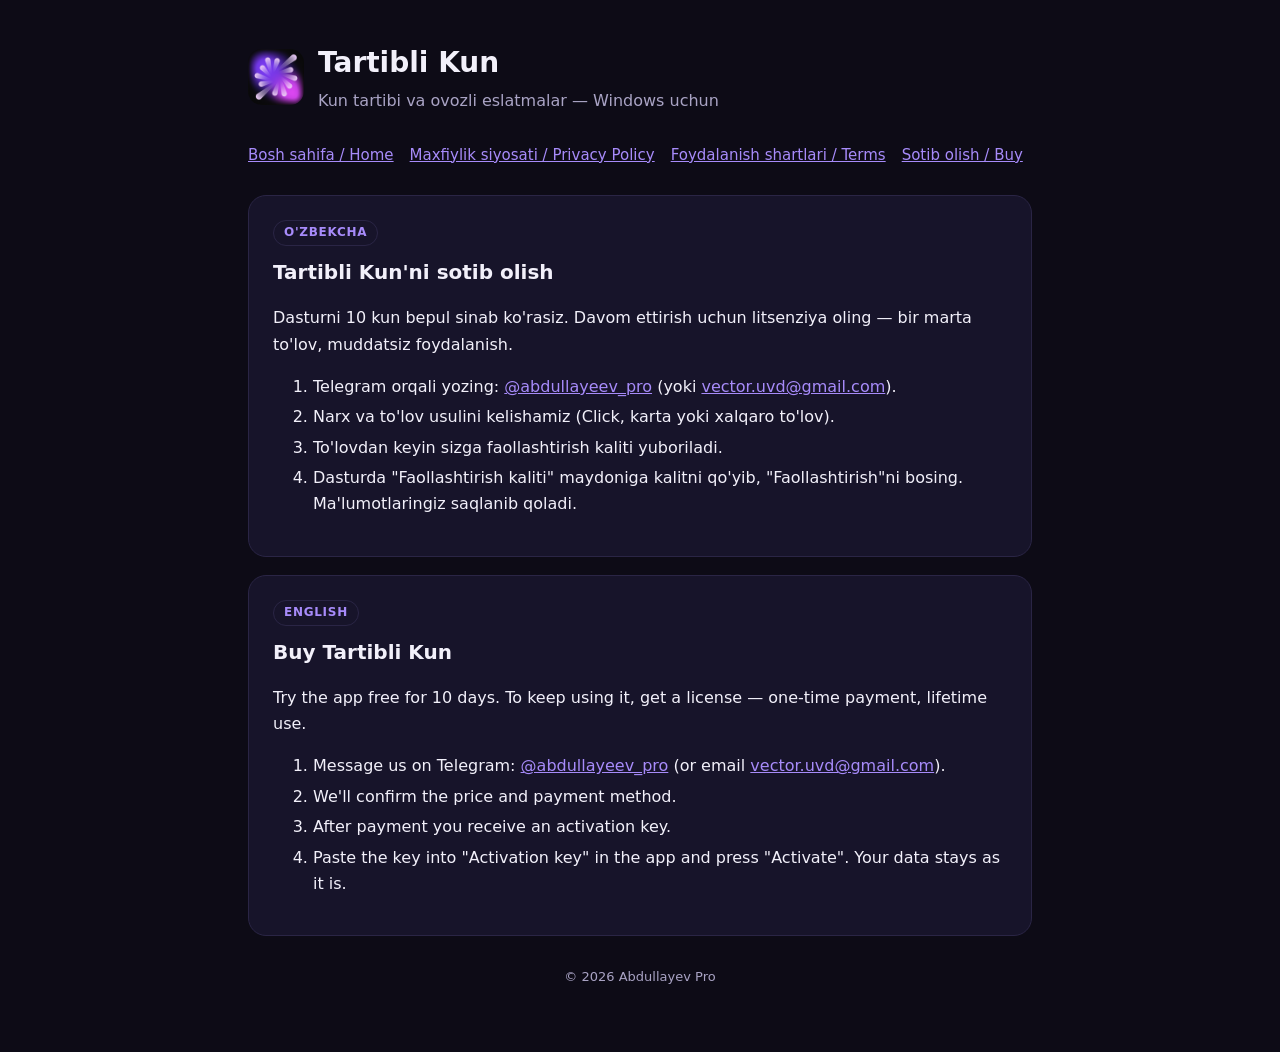
==== buy.html @ 51b82bf0 "Add files via upload" ====
<!doctype html>
<html lang="uz">
<head>
<meta charset="utf-8">
<meta name="viewport" content="width=device-width, initial-scale=1">
<title>Sotib olish — Tartibli Kun</title>
<meta name="description" content="Tartibli Kun — Windows uchun kun tartibi, ovozli eslatmalar va meditatsiya dasturi.">
<link rel="stylesheet" href="style.css">
</head>
<body>
<div class="wrap">
  <header>
    <img src="logo.png" alt="Tartibli Kun">
    <div><h1>Tartibli Kun</h1><p>Kun tartibi va ovozli eslatmalar — Windows uchun</p></div>
  </header>
  <nav><a href="index.html">Bosh sahifa / Home</a><a href="privacy.html">Maxfiylik siyosati / Privacy Policy</a><a href="terms.html">Foydalanish shartlari / Terms</a><a href="buy.html">Sotib olish / Buy</a></nav>

  <div class="card">
    <span class="lang">O'ZBEKCHA</span>
    <h2>Tartibli Kun'ni sotib olish</h2>
    <p>Dasturni 10 kun bepul sinab ko'rasiz. Davom ettirish uchun litsenziya oling — bir marta to'lov, muddatsiz foydalanish.</p>
    <ol>
      <li>Telegram orqali yozing: <a href="https://t.me/abdullayeev_pro">@abdullayeev_pro</a> (yoki <a href="mailto:vector.uvd@gmail.com">vector.uvd@gmail.com</a>).</li>
      <li>Narx va to'lov usulini kelishamiz (Click, karta yoki xalqaro to'lov).</li>
      <li>To'lovdan keyin sizga faollashtirish kaliti yuboriladi.</li>
      <li>Dasturda "Faollashtirish kaliti" maydoniga kalitni qo'yib, "Faollashtirish"ni bosing. Ma'lumotlaringiz saqlanib qoladi.</li>
    </ol>
  </div>

  <div class="card">
    <span class="lang">ENGLISH</span>
    <h2>Buy Tartibli Kun</h2>
    <p>Try the app free for 10 days. To keep using it, get a license — one-time payment, lifetime use.</p>
    <ol>
      <li>Message us on Telegram: <a href="https://t.me/abdullayeev_pro">@abdullayeev_pro</a> (or email <a href="mailto:vector.uvd@gmail.com">vector.uvd@gmail.com</a>).</li>
      <li>We'll confirm the price and payment method.</li>
      <li>After payment you receive an activation key.</li>
      <li>Paste the key into "Activation key" in the app and press "Activate". Your data stays as it is.</li>
    </ol>
  </div>

  <footer>© 2026 Abdullayev Pro</footer>
</div>
</body>
</html>
---- style.css ----
:root{--bg:#0d0b16;--card:#17142a;--text:#f2f0fa;--muted:#a9a3c4;--accent:#a78bfa;--line:#2a2545}
*{box-sizing:border-box}
body{margin:0;background:var(--bg);color:var(--text);font:16px/1.65 "Segoe UI",system-ui,-apple-system,Roboto,sans-serif}
a{color:var(--accent)}
.wrap{max-width:820px;margin:0 auto;padding:40px 18px 64px}
header{display:flex;align-items:center;gap:14px;margin-bottom:28px}
header img{width:56px;height:56px;border-radius:14px}
header h1{margin:0;font-size:28px}
header p{margin:2px 0 0;color:var(--muted)}
nav{display:flex;gap:16px;flex-wrap:wrap;margin:0 0 28px;font-size:15px}
.card{background:var(--card);border:1px solid var(--line);border-radius:18px;padding:22px 24px;margin:0 0 18px}
h2{font-size:20px;margin:0 0 10px}
h3{font-size:16px;margin:18px 0 6px}
ul{padding-left:20px;margin:6px 0}
li{margin:4px 0}
.muted{color:var(--muted);font-size:14px}
.lang{display:inline-block;font-size:12px;font-weight:600;letter-spacing:.06em;color:var(--accent);border:1px solid var(--line);border-radius:999px;padding:2px 10px;margin-bottom:10px}
footer{color:var(--muted);font-size:13px;margin-top:30px;text-align:center}
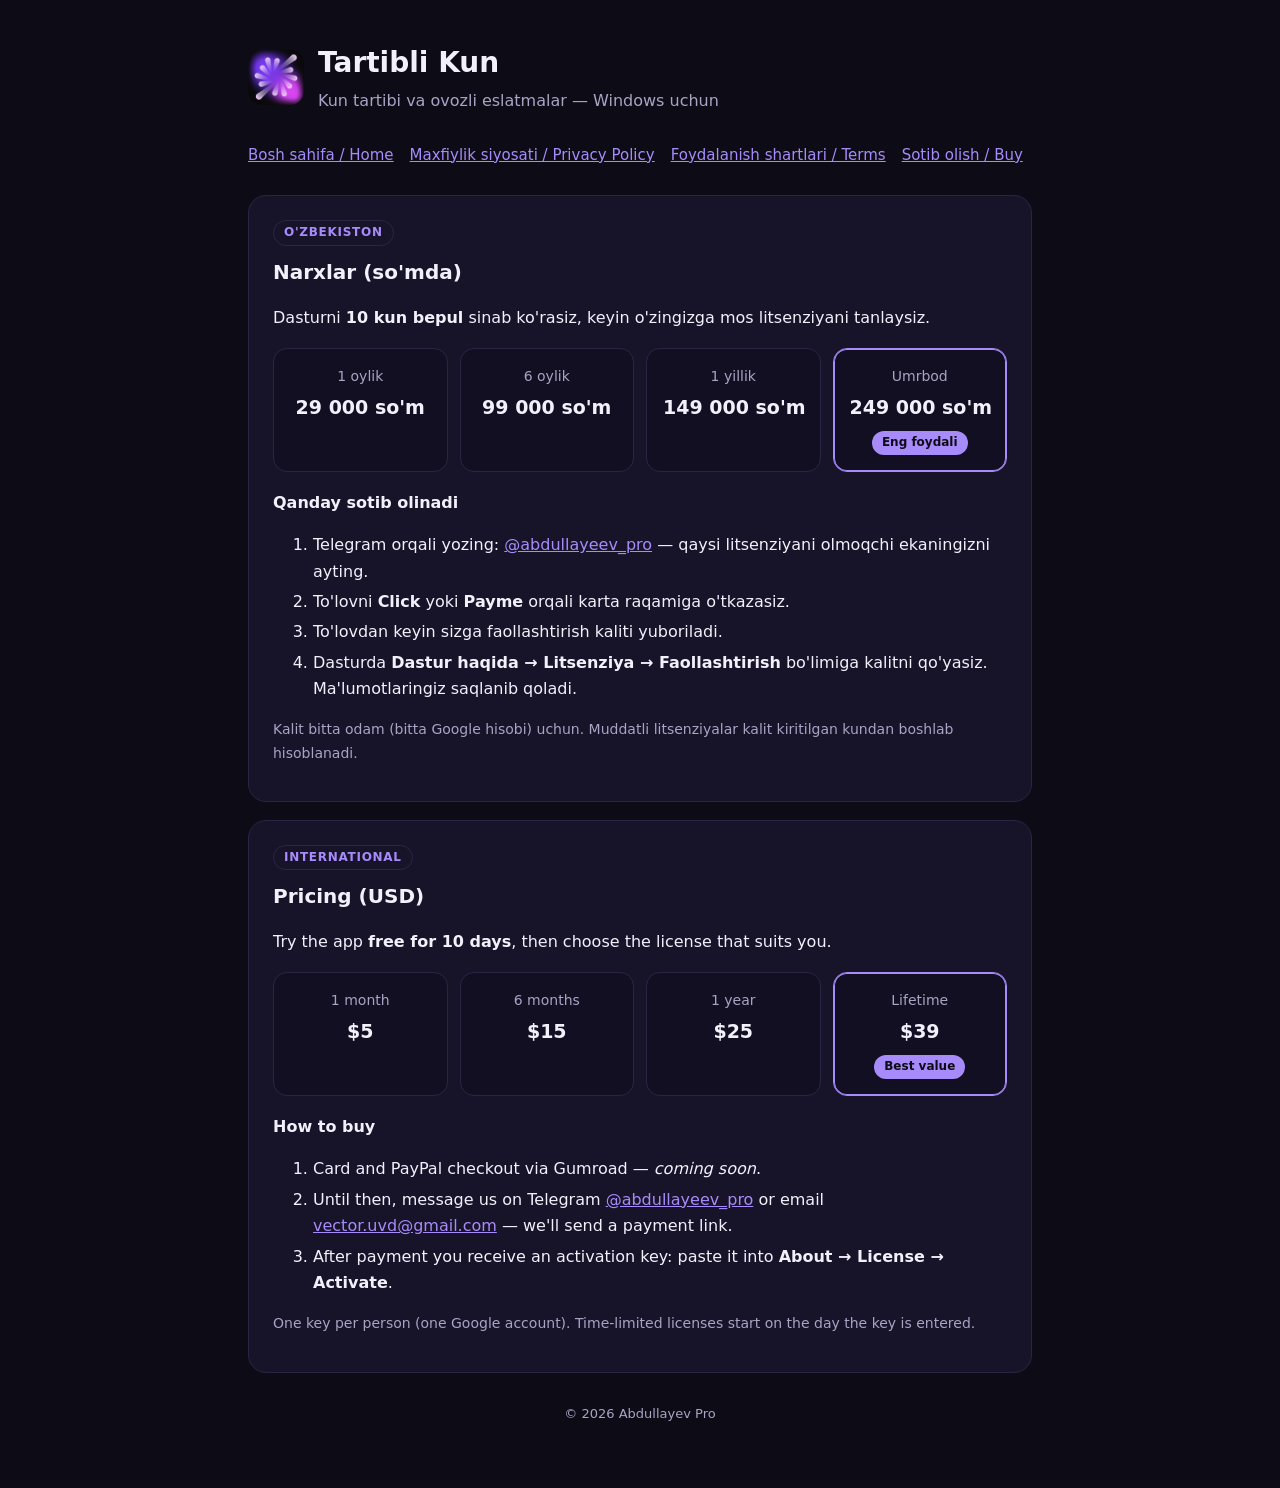
==== commit 674fcddc: "Add files via upload" ====
--- a/buy.html
+++ b/buy.html
@@ -16,27 +16,42 @@
   <nav><a href="index.html">Bosh sahifa / Home</a><a href="privacy.html">Maxfiylik siyosati / Privacy Policy</a><a href="terms.html">Foydalanish shartlari / Terms</a><a href="buy.html">Sotib olish / Buy</a></nav>
 
   <div class="card">
-    <span class="lang">O'ZBEKCHA</span>
-    <h2>Tartibli Kun'ni sotib olish</h2>
-    <p>Dasturni 10 kun bepul sinab ko'rasiz. Davom ettirish uchun litsenziya oling — bir marta to'lov, muddatsiz foydalanish.</p>
+    <span class="lang">O'ZBEKISTON</span>
+    <h2>Narxlar (so'mda)</h2>
+    <p>Dasturni <b>10 kun bepul</b> sinab ko'rasiz, keyin o'zingizga mos litsenziyani tanlaysiz.</p>
+    <div class="plans">
+      <div class="plan"><div class="pn">1 oylik</div><div class="pp">29 000 so'm</div></div>
+      <div class="plan"><div class="pn">6 oylik</div><div class="pp">99 000 so'm</div></div>
+      <div class="plan"><div class="pn">1 yillik</div><div class="pp">149 000 so'm</div></div>
+      <div class="plan best"><div class="pn">Umrbod</div><div class="pp">249 000 so'm</div><div class="tag">Eng foydali</div></div>
+    </div>
+    <h3>Qanday sotib olinadi</h3>
     <ol>
-      <li>Telegram orqali yozing: <a href="https://t.me/abdullayeev_pro">@abdullayeev_pro</a> (yoki <a href="mailto:vector.uvd@gmail.com">vector.uvd@gmail.com</a>).</li>
-      <li>Narx va to'lov usulini kelishamiz (Click, karta yoki xalqaro to'lov).</li>
+      <li>Telegram orqali yozing: <a href="https://t.me/abdullayeev_pro">@abdullayeev_pro</a> — qaysi litsenziyani olmoqchi ekaningizni ayting.</li>
+      <li>To'lovni <b>Click</b> yoki <b>Payme</b> orqali karta raqamiga o'tkazasiz.</li>
       <li>To'lovdan keyin sizga faollashtirish kaliti yuboriladi.</li>
-      <li>Dasturda "Faollashtirish kaliti" maydoniga kalitni qo'yib, "Faollashtirish"ni bosing. Ma'lumotlaringiz saqlanib qoladi.</li>
+      <li>Dasturda <b>Dastur haqida → Litsenziya → Faollashtirish</b> bo'limiga kalitni qo'yasiz. Ma'lumotlaringiz saqlanib qoladi.</li>
     </ol>
+    <p class="muted">Kalit bitta odam (bitta Google hisobi) uchun. Muddatli litsenziyalar kalit kiritilgan kundan boshlab hisoblanadi.</p>
   </div>
 
   <div class="card">
-    <span class="lang">ENGLISH</span>
-    <h2>Buy Tartibli Kun</h2>
-    <p>Try the app free for 10 days. To keep using it, get a license — one-time payment, lifetime use.</p>
+    <span class="lang">INTERNATIONAL</span>
+    <h2>Pricing (USD)</h2>
+    <p>Try the app <b>free for 10 days</b>, then choose the license that suits you.</p>
+    <div class="plans">
+      <div class="plan"><div class="pn">1 month</div><div class="pp">$5</div></div>
+      <div class="plan"><div class="pn">6 months</div><div class="pp">$15</div></div>
+      <div class="plan"><div class="pn">1 year</div><div class="pp">$25</div></div>
+      <div class="plan best"><div class="pn">Lifetime</div><div class="pp">$39</div><div class="tag">Best value</div></div>
+    </div>
+    <h3>How to buy</h3>
     <ol>
-      <li>Message us on Telegram: <a href="https://t.me/abdullayeev_pro">@abdullayeev_pro</a> (or email <a href="mailto:vector.uvd@gmail.com">vector.uvd@gmail.com</a>).</li>
-      <li>We'll confirm the price and payment method.</li>
-      <li>After payment you receive an activation key.</li>
-      <li>Paste the key into "Activation key" in the app and press "Activate". Your data stays as it is.</li>
+      <li>Card and PayPal checkout via Gumroad — <i>coming soon</i>.</li>
+      <li>Until then, message us on Telegram <a href="https://t.me/abdullayeev_pro">@abdullayeev_pro</a> or email <a href="mailto:vector.uvd@gmail.com">vector.uvd@gmail.com</a> — we'll send a payment link.</li>
+      <li>After payment you receive an activation key: paste it into <b>About → License → Activate</b>.</li>
     </ol>
+    <p class="muted">One key per person (one Google account). Time-limited licenses start on the day the key is entered.</p>
   </div>
 
   <footer>© 2026 Abdullayev Pro</footer>
--- a/style.css
+++ b/style.css
@@ -16,3 +16,9 @@
 .muted{color:var(--muted);font-size:14px}
 .lang{display:inline-block;font-size:12px;font-weight:600;letter-spacing:.06em;color:var(--accent);border:1px solid var(--line);border-radius:999px;padding:2px 10px;margin-bottom:10px}
 footer{color:var(--muted);font-size:13px;margin-top:30px;text-align:center}
+.plans{display:grid;grid-template-columns:repeat(auto-fit,minmax(150px,1fr));gap:12px;margin:16px 0 8px}
+.plan{position:relative;border:1px solid var(--line);border-radius:14px;padding:16px;background:#120f22;text-align:center}
+.plan .pn{color:var(--muted);font-size:14px}
+.plan .pp{font-size:19px;font-weight:700;margin-top:4px;white-space:nowrap}
+.plan.best{border-color:var(--accent);box-shadow:0 0 0 1px var(--accent) inset}
+.plan .tag{display:inline-block;margin-top:8px;font-size:12px;font-weight:600;color:#0d0b16;background:var(--accent);border-radius:999px;padding:2px 10px}
